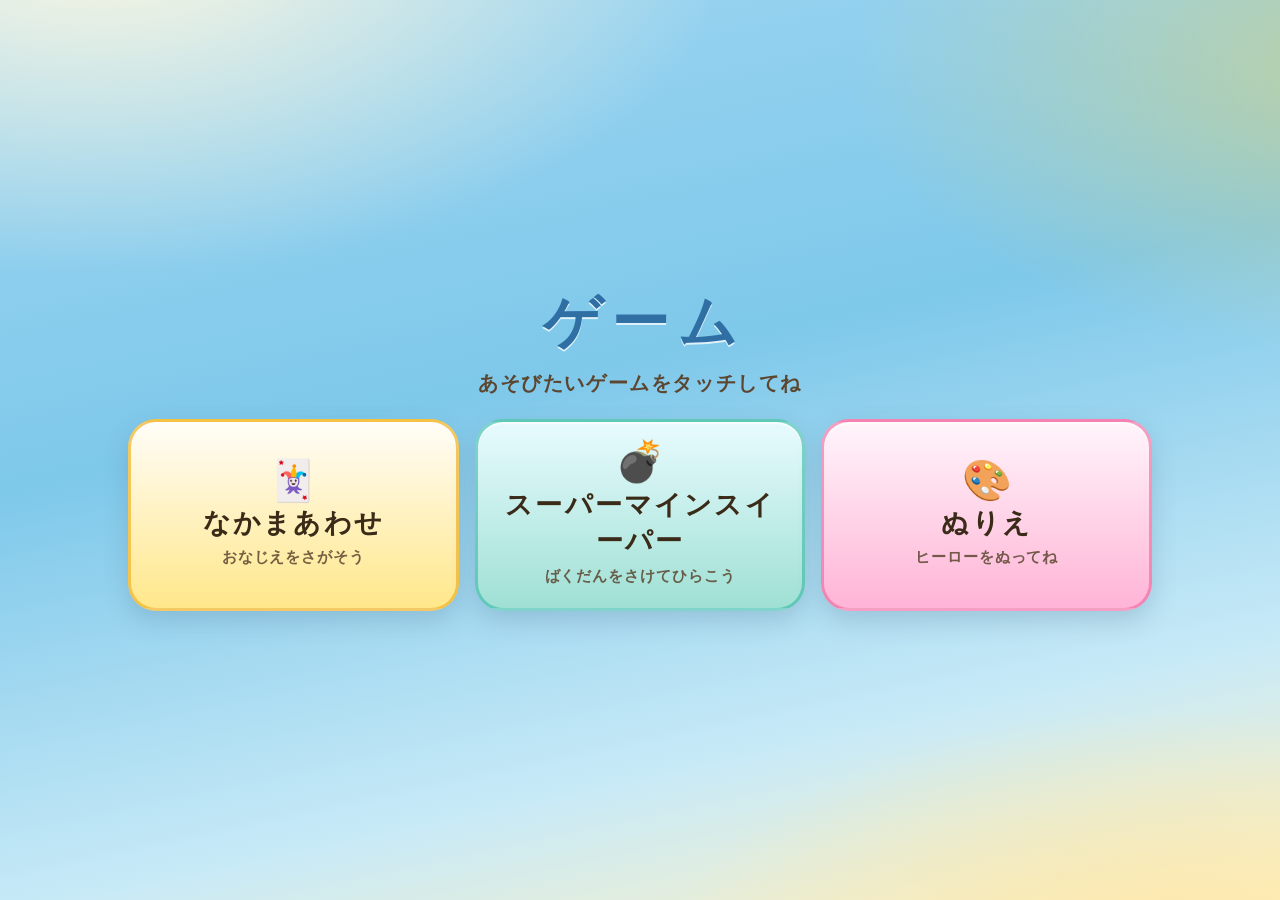
==== index.html @ 52685592 "ヒーローぬりえを追加する" ====
<!DOCTYPE html>
<html lang="ja">
<head>
  <meta charset="UTF-8">
  <meta name="viewport" content="width=device-width, initial-scale=1, viewport-fit=cover">
  <meta name="theme-color" content="#7ec8ea">
  <meta name="apple-mobile-web-app-capable" content="yes">
  <meta name="apple-mobile-web-app-status-bar-style" content="default">
  <title>ゲーム</title>
  <link rel="stylesheet" href="hub.css">
</head>
<body>
  <main class="hub">
    <h1 class="hub-title">ゲーム</h1>
    <p class="hub-lead">あそびたいゲームをタッチしてね</p>
    <nav class="hub-cards" aria-label="ゲーム">
      <a class="card card-awase" href="/awase/">
        <span class="card-emoji" aria-hidden="true">🃏</span>
        <span class="card-name">なかまあわせ</span>
        <span class="card-hint">おなじえをさがそう</span>
      </a>
      <a class="card card-mine" href="/minesweeper/">
        <span class="card-emoji" aria-hidden="true">💣</span>
        <span class="card-name">スーパーマインスイーパー</span>
        <span class="card-hint">ばくだんをさけてひらこう</span>
      </a>
      <a class="card card-nurie" href="/nurie/">
        <span class="card-emoji" aria-hidden="true">🎨</span>
        <span class="card-name">ぬりえ</span>
        <span class="card-hint">ヒーローをぬってね</span>
      </a>
    </nav>
  </main>
</body>
</html>
---- hub.css ----
/* ゲーム入り口 — bright kids hub */

:root {
  --sky: #7ec8ea;
  --cream: #fff6e4;
  --yellow: #ffd54a;
  --ink: #3a2a18;
  --title: #2f6fa3;
}

*,
*::before,
*::after {
  box-sizing: border-box;
}

html,
body {
  margin: 0;
  min-height: 100%;
}

body {
  min-height: 100dvh;
  font-family: "Hiragino Maru Gothic ProN", "Yu Gothic", "YuGothic",
    "Hiragino Sans", "Hiragino Kaku Gothic ProN", "Meiryo", "Noto Sans JP",
    sans-serif;
  color: var(--ink);
  -webkit-font-smoothing: antialiased;
  -webkit-tap-highlight-color: transparent;
  background-image:
    radial-gradient(ellipse 90% 70% at 8% -8%, #fff8e0 0%, transparent 55%),
    radial-gradient(ellipse 80% 60% at 108% 8%, rgba(255, 213, 74, 0.45) 0%, transparent 52%),
    radial-gradient(ellipse 70% 50% at 92% 108%, #fde7a8 0%, transparent 58%),
    linear-gradient(168deg, #9fd6f2 0%, #7ec8ea 42%, #c8eaf7 78%, #fff1c4 100%);
}

.hub {
  display: flex;
  flex-direction: column;
  align-items: center;
  justify-content: center;
  min-height: 100dvh;
  padding:
    max(1.4rem, env(safe-area-inset-top))
    max(1rem, env(safe-area-inset-right))
    max(1.6rem, env(safe-area-inset-bottom))
    max(1rem, env(safe-area-inset-left));
}

.hub-title {
  margin: 0;
  font-size: clamp(2.4rem, 10vw, 3.6rem);
  font-weight: 800;
  letter-spacing: 0.16em;
  text-indent: 0.16em;
  color: var(--title);
  text-shadow: 0 2px 0 rgba(255, 255, 255, 0.75);
}

.hub-lead {
  margin: 0.45rem 0 1.4rem;
  font-size: clamp(1rem, 3.6vw, 1.25rem);
  font-weight: 700;
  letter-spacing: 0.08em;
  color: #5c4630;
}

.hub-cards {
  display: grid;
  grid-template-columns: 1fr;
  gap: 1rem;
  width: min(34rem, 100%);
}

.card {
  display: flex;
  flex-direction: column;
  align-items: center;
  justify-content: center;
  gap: 0.35rem;
  min-height: 9.5rem;
  padding: 1.2rem 1rem 1.35rem;
  border-radius: 28px;
  text-decoration: none;
  color: inherit;
  touch-action: manipulation;
  box-shadow:
    0 2px 0 rgba(255, 255, 255, 0.65) inset,
    0 10px 24px rgba(80, 110, 140, 0.24);
  transition: transform 120ms ease;
}

.card:active {
  transform: translateY(2px);
}

.card-awase {
  background: linear-gradient(180deg, #fffdf8, #ffe78a);
  border: 3px solid rgba(240, 180, 41, 0.7);
}

.card-mine {
  background: linear-gradient(180deg, #e8fbff, #9fe0d4);
  border: 3px solid rgba(45, 180, 160, 0.55);
}

.card-nurie {
  background: linear-gradient(180deg, #fff5fb, #ffb4d6);
  border: 3px solid rgba(235, 90, 150, 0.55);
}

.card-emoji {
  font-size: 2.5rem;
  line-height: 1;
}

.card-name {
  font-size: clamp(1.25rem, 4.6vw, 1.7rem);
  font-weight: 800;
  letter-spacing: 0.08em;
  text-align: center;
  line-height: 1.35;
}

.card-hint {
  font-size: 0.95rem;
  font-weight: 700;
  letter-spacing: 0.06em;
  color: #5c4630;
  opacity: 0.85;
}

@media (min-width: 640px) {
  .hub-cards {
    grid-template-columns: 1fr 1fr;
    width: min(44rem, 100%);
  }

  .card {
    min-height: 12rem;
  }
}

@media (min-width: 960px) {
  .hub-cards {
    grid-template-columns: 1fr 1fr 1fr;
    width: min(64rem, 100%);
  }
}
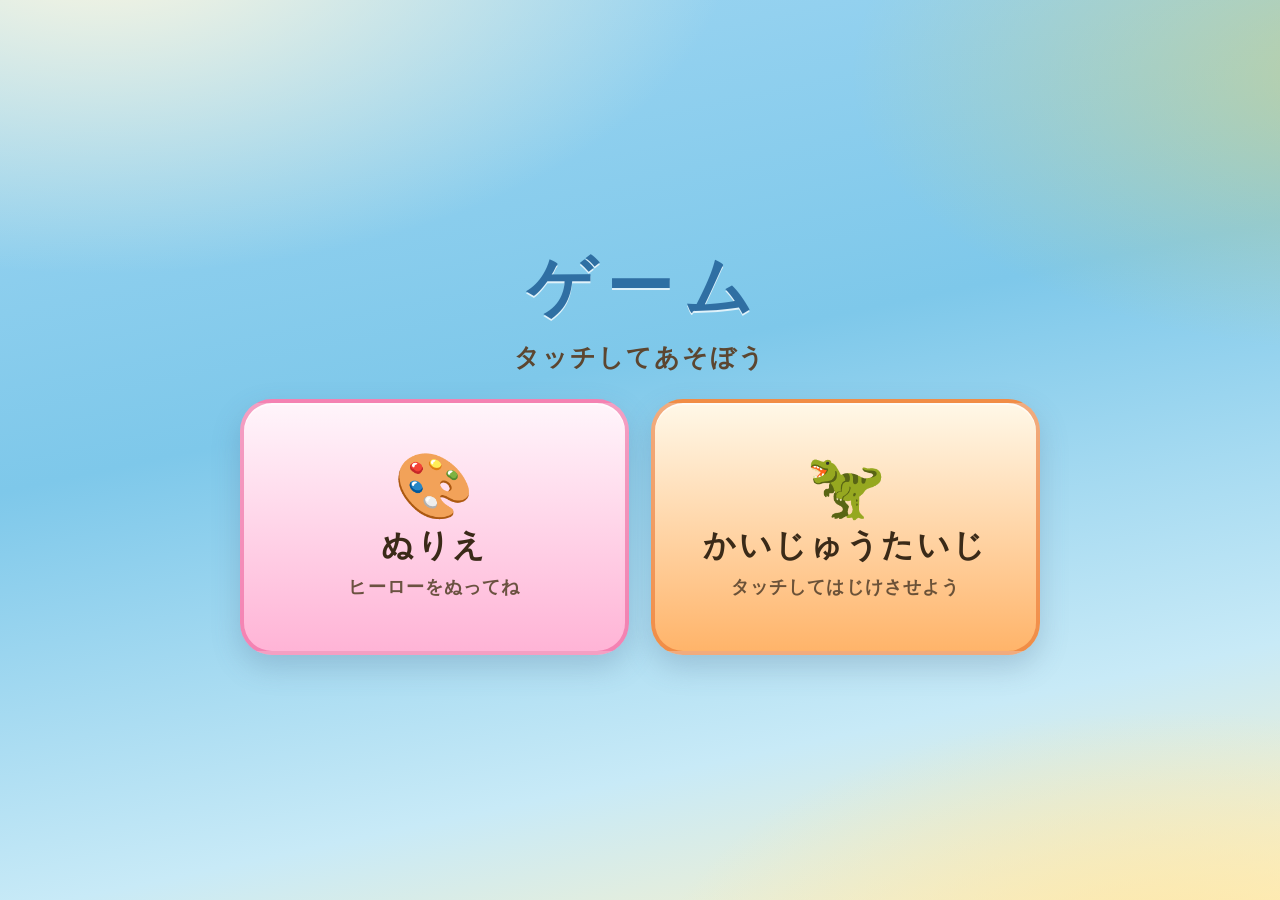
==== commit d756663d: "5歳向けの怪獣たいじを追加する" ====
--- a/index.html
+++ b/index.html
@@ -12,23 +12,18 @@
 <body>
   <main class="hub">
     <h1 class="hub-title">ゲーム</h1>
-    <p class="hub-lead">あそびたいゲームをタッチしてね</p>
+    <p class="hub-lead">タッチしてあそぼう</p>
     <nav class="hub-cards" aria-label="ゲーム">
-      <a class="card card-awase" href="/awase/">
-        <span class="card-emoji" aria-hidden="true">🃏</span>
-        <span class="card-name">なかまあわせ</span>
-        <span class="card-hint">おなじえをさがそう</span>
-      </a>
-      <a class="card card-mine" href="/minesweeper/">
-        <span class="card-emoji" aria-hidden="true">💣</span>
-        <span class="card-name">スーパーマインスイーパー</span>
-        <span class="card-hint">ばくだんをさけてひらこう</span>
-      </a>
       <a class="card card-nurie" href="/nurie/">
         <span class="card-emoji" aria-hidden="true">🎨</span>
         <span class="card-name">ぬりえ</span>
         <span class="card-hint">ヒーローをぬってね</span>
       </a>
+      <a class="card card-tataki" href="/tataki/">
+        <span class="card-emoji" aria-hidden="true">🦖</span>
+        <span class="card-name">かいじゅうたいじ</span>
+        <span class="card-hint">タッチしてはじけさせよう</span>
+      </a>
     </nav>
   </main>
 </body>
--- a/hub.css
+++ b/hub.css
@@ -50,7 +50,7 @@
 
 .hub-title {
   margin: 0;
-  font-size: clamp(2.4rem, 10vw, 3.6rem);
+  font-size: clamp(2.6rem, 12vw, 4.2rem);
   font-weight: 800;
   letter-spacing: 0.16em;
   text-indent: 0.16em;
@@ -59,8 +59,8 @@
 }
 
 .hub-lead {
-  margin: 0.45rem 0 1.4rem;
-  font-size: clamp(1rem, 3.6vw, 1.25rem);
+  margin: 0.5rem 0 1.6rem;
+  font-size: clamp(1.15rem, 4.2vw, 1.55rem);
   font-weight: 700;
   letter-spacing: 0.08em;
   color: #5c4630;
@@ -69,8 +69,8 @@
 .hub-cards {
   display: grid;
   grid-template-columns: 1fr;
-  gap: 1rem;
-  width: min(34rem, 100%);
+  gap: 1.15rem;
+  width: min(36rem, 100%);
 }
 
 .card {
@@ -78,45 +78,40 @@
   flex-direction: column;
   align-items: center;
   justify-content: center;
-  gap: 0.35rem;
-  min-height: 9.5rem;
-  padding: 1.2rem 1rem 1.35rem;
-  border-radius: 28px;
+  gap: 0.4rem;
+  min-height: 11.5rem;
+  padding: 1.4rem 1rem 1.5rem;
+  border-radius: 32px;
   text-decoration: none;
   color: inherit;
   touch-action: manipulation;
   box-shadow:
     0 2px 0 rgba(255, 255, 255, 0.65) inset,
-    0 10px 24px rgba(80, 110, 140, 0.24);
+    0 12px 28px rgba(80, 110, 140, 0.26);
   transition: transform 120ms ease;
 }
 
 .card:active {
-  transform: translateY(2px);
-}
-
-.card-awase {
-  background: linear-gradient(180deg, #fffdf8, #ffe78a);
-  border: 3px solid rgba(240, 180, 41, 0.7);
-}
-
-.card-mine {
-  background: linear-gradient(180deg, #e8fbff, #9fe0d4);
-  border: 3px solid rgba(45, 180, 160, 0.55);
+  transform: translateY(3px);
 }
 
 .card-nurie {
   background: linear-gradient(180deg, #fff5fb, #ffb4d6);
-  border: 3px solid rgba(235, 90, 150, 0.55);
+  border: 4px solid rgba(235, 90, 150, 0.55);
+}
+
+.card-tataki {
+  background: linear-gradient(180deg, #fff8e8, #ffb46a);
+  border: 4px solid rgba(230, 110, 40, 0.55);
 }
 
 .card-emoji {
-  font-size: 2.5rem;
+  font-size: 3.2rem;
   line-height: 1;
 }
 
 .card-name {
-  font-size: clamp(1.25rem, 4.6vw, 1.7rem);
+  font-size: clamp(1.45rem, 5.4vw, 2rem);
   font-weight: 800;
   letter-spacing: 0.08em;
   text-align: center;
@@ -124,27 +119,25 @@
 }
 
 .card-hint {
-  font-size: 0.95rem;
+  font-size: clamp(1rem, 3.2vw, 1.15rem);
   font-weight: 700;
   letter-spacing: 0.06em;
   color: #5c4630;
-  opacity: 0.85;
+  opacity: 0.9;
 }
 
 @media (min-width: 640px) {
   .hub-cards {
     grid-template-columns: 1fr 1fr;
-    width: min(44rem, 100%);
+    width: min(50rem, 100%);
+    gap: 1.4rem;
   }
 
   .card {
-    min-height: 12rem;
+    min-height: 16rem;
+  }
+
+  .card-emoji {
+    font-size: 4rem;
   }
 }
-
-@media (min-width: 960px) {
-  .hub-cards {
-    grid-template-columns: 1fr 1fr 1fr;
-    width: min(64rem, 100%);
-  }
-}
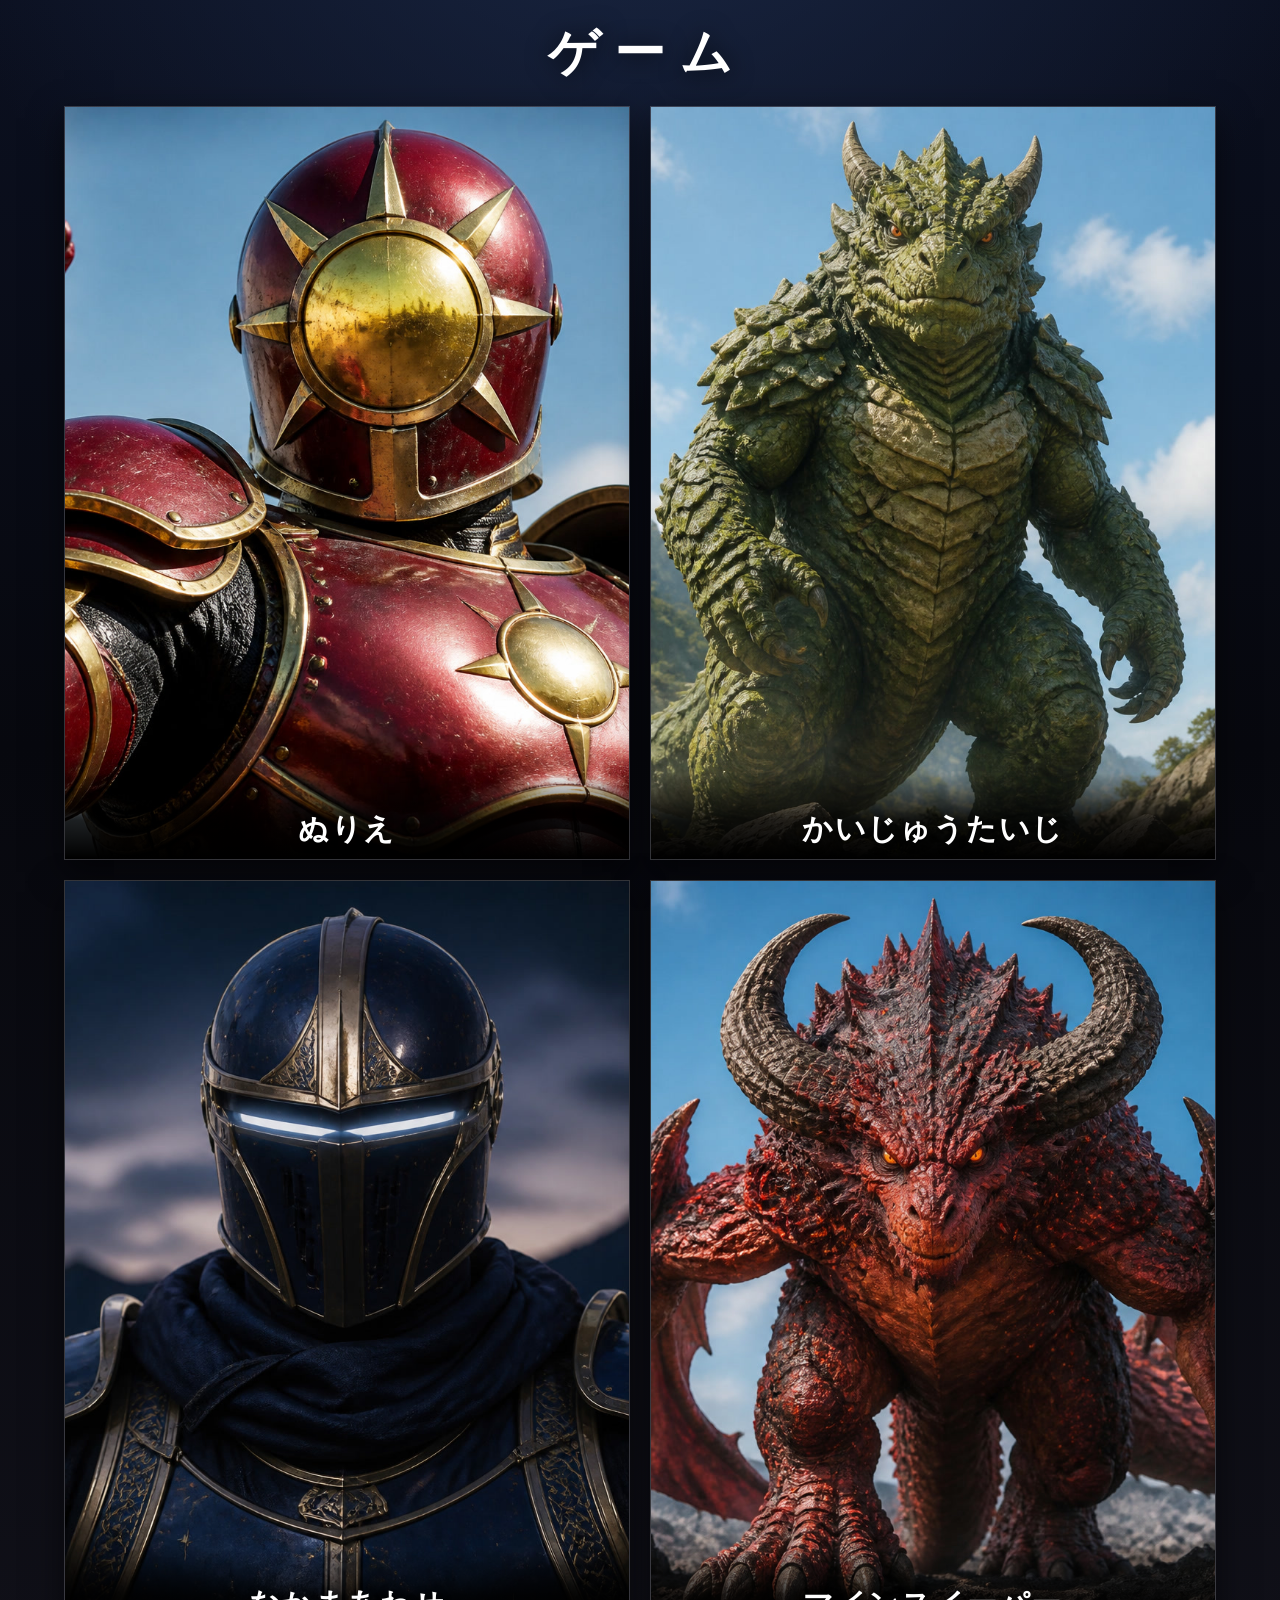
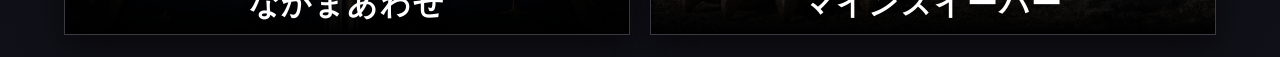
==== commit 651c3ab8: "入り口をポスターにして4ゲーム出す" ====
--- a/index.html
+++ b/index.html
@@ -3,26 +3,31 @@
 <head>
   <meta charset="UTF-8">
   <meta name="viewport" content="width=device-width, initial-scale=1, viewport-fit=cover">
-  <meta name="theme-color" content="#7ec8ea">
+  <meta name="theme-color" content="#07080e">
   <meta name="apple-mobile-web-app-capable" content="yes">
-  <meta name="apple-mobile-web-app-status-bar-style" content="default">
+  <meta name="apple-mobile-web-app-status-bar-style" content="black">
   <title>ゲーム</title>
   <link rel="stylesheet" href="hub.css">
 </head>
 <body>
   <main class="hub">
     <h1 class="hub-title">ゲーム</h1>
-    <p class="hub-lead">タッチしてあそぼう</p>
     <nav class="hub-cards" aria-label="ゲーム">
-      <a class="card card-nurie" href="/nurie/">
-        <span class="card-emoji" aria-hidden="true">🎨</span>
-        <span class="card-name">ぬりえ</span>
-        <span class="card-hint">ヒーローをぬってね</span>
+      <a class="poster" href="nurie/">
+        <img src="hub/nurie.jpg" alt="">
+        <span class="poster-name">ぬりえ</span>
       </a>
-      <a class="card card-tataki" href="/tataki/">
-        <span class="card-emoji" aria-hidden="true">🦖</span>
-        <span class="card-name">かいじゅうたいじ</span>
-        <span class="card-hint">タッチしてはじけさせよう</span>
+      <a class="poster" href="tataki/">
+        <img src="hub/tataki.jpg" alt="">
+        <span class="poster-name">かいじゅうたいじ</span>
+      </a>
+      <a class="poster" href="awase/">
+        <img src="hub/awase.jpg" alt="">
+        <span class="poster-name">なかまあわせ</span>
+      </a>
+      <a class="poster" href="minesweeper/">
+        <img src="hub/minesweeper.jpg" alt="">
+        <span class="poster-name">マインスイーパー</span>
       </a>
     </nav>
   </main>
--- a/hub.css
+++ b/hub.css
@@ -1,12 +1,4 @@
-/* ゲーム入り口 — bright kids hub */
-
-:root {
-  --sky: #7ec8ea;
-  --cream: #fff6e4;
-  --yellow: #ffd54a;
-  --ink: #3a2a18;
-  --title: #2f6fa3;
-}
+/* ゲーム入り口 — movie posters, dark sky, no emoji */
 
 *,
 *::before,
@@ -22,17 +14,20 @@
 
 body {
   min-height: 100dvh;
-  font-family: "Hiragino Maru Gothic ProN", "Yu Gothic", "YuGothic",
-    "Hiragino Sans", "Hiragino Kaku Gothic ProN", "Meiryo", "Noto Sans JP",
-    sans-serif;
-  color: var(--ink);
+  font-family: "Hiragino Sans", "Hiragino Kaku Gothic ProN", "Yu Gothic",
+    "YuGothic", "Meiryo", "Noto Sans JP", sans-serif;
+  color: #fff;
   -webkit-font-smoothing: antialiased;
   -webkit-tap-highlight-color: transparent;
+  background-color: #07080e;
   background-image:
-    radial-gradient(ellipse 90% 70% at 8% -8%, #fff8e0 0%, transparent 55%),
-    radial-gradient(ellipse 80% 60% at 108% 8%, rgba(255, 213, 74, 0.45) 0%, transparent 52%),
-    radial-gradient(ellipse 70% 50% at 92% 108%, #fde7a8 0%, transparent 58%),
-    linear-gradient(168deg, #9fd6f2 0%, #7ec8ea 42%, #c8eaf7 78%, #fff1c4 100%);
+    radial-gradient(1.5px 1.5px at 12% 18%, rgba(255, 255, 255, 0.55) 50%, transparent 51%),
+    radial-gradient(1px 1px at 28% 42%, rgba(255, 255, 255, 0.35) 50%, transparent 51%),
+    radial-gradient(1.5px 1.5px at 73% 22%, rgba(255, 255, 255, 0.45) 50%, transparent 51%),
+    radial-gradient(1px 1px at 88% 58%, rgba(255, 255, 255, 0.3) 50%, transparent 51%),
+    radial-gradient(1px 1px at 46% 12%, rgba(255, 255, 255, 0.4) 50%, transparent 51%),
+    radial-gradient(ellipse 80% 50% at 50% -10%, #1a2744 0%, transparent 70%),
+    linear-gradient(180deg, #0b1020 0%, #07080e 45%, #101018 100%);
 }
 
 .hub {
@@ -42,102 +37,81 @@
   justify-content: center;
   min-height: 100dvh;
   padding:
-    max(1.4rem, env(safe-area-inset-top))
+    max(1.2rem, env(safe-area-inset-top))
     max(1rem, env(safe-area-inset-right))
-    max(1.6rem, env(safe-area-inset-bottom))
+    max(1.4rem, env(safe-area-inset-bottom))
     max(1rem, env(safe-area-inset-left));
+  gap: 1.1rem;
 }
 
 .hub-title {
   margin: 0;
-  font-size: clamp(2.6rem, 12vw, 4.2rem);
+  font-size: clamp(2rem, 6vw, 3.2rem);
   font-weight: 800;
-  letter-spacing: 0.16em;
-  text-indent: 0.16em;
-  color: var(--title);
-  text-shadow: 0 2px 0 rgba(255, 255, 255, 0.75);
-}
-
-.hub-lead {
-  margin: 0.5rem 0 1.6rem;
-  font-size: clamp(1.15rem, 4.2vw, 1.55rem);
-  font-weight: 700;
-  letter-spacing: 0.08em;
-  color: #5c4630;
+  letter-spacing: 0.28em;
+  text-indent: 0.28em;
+  color: #fff;
+  text-shadow: 0 2px 24px rgba(0, 0, 0, 0.8);
 }
 
 .hub-cards {
   display: grid;
-  grid-template-columns: 1fr;
-  gap: 1.15rem;
-  width: min(36rem, 100%);
+  grid-template-columns: 1fr 1fr;
+  gap: 0.85rem;
+  width: min(72rem, 100%);
 }
 
-.card {
-  display: flex;
-  flex-direction: column;
-  align-items: center;
-  justify-content: center;
-  gap: 0.4rem;
-  min-height: 11.5rem;
-  padding: 1.4rem 1rem 1.5rem;
-  border-radius: 32px;
+.poster {
+  position: relative;
+  display: block;
+  aspect-ratio: 3 / 4;
+  min-height: 11rem;
+  overflow: hidden;
+  border: 1px solid rgba(255, 255, 255, 0.18);
+  box-shadow:
+    0 12px 32px rgba(0, 0, 0, 0.55),
+    0 0 0 1px rgba(0, 0, 0, 0.4) inset;
   text-decoration: none;
-  color: inherit;
+  color: #fff;
   touch-action: manipulation;
-  box-shadow:
-    0 2px 0 rgba(255, 255, 255, 0.65) inset,
-    0 12px 28px rgba(80, 110, 140, 0.26);
-  transition: transform 120ms ease;
 }
 
-.card:active {
-  transform: translateY(3px);
+.poster img {
+  position: absolute;
+  inset: 0;
+  width: 100%;
+  height: 100%;
+  object-fit: cover;
+  object-position: center;
+  pointer-events: none;
 }
 
-.card-nurie {
-  background: linear-gradient(180deg, #fff5fb, #ffb4d6);
-  border: 4px solid rgba(235, 90, 150, 0.55);
+.poster-name {
+  position: absolute;
+  left: 0;
+  right: 0;
+  bottom: 0;
+  z-index: 1;
+  padding: 2.4rem 0.55rem 0.7rem;
+  background: linear-gradient(180deg, transparent 0%, rgba(0, 0, 0, 0.82) 55%, #000 100%);
+  font-size: clamp(1.15rem, 3.4vw, 1.85rem);
+  font-weight: 800;
+  letter-spacing: 0.06em;
+  text-align: center;
+  line-height: 1.25;
+  text-shadow: 0 2px 8px rgba(0, 0, 0, 0.9);
 }
 
-.card-tataki {
-  background: linear-gradient(180deg, #fff8e8, #ffb46a);
-  border: 4px solid rgba(230, 110, 40, 0.55);
+.poster:active {
+  transform: scale(0.985);
 }
 
-.card-emoji {
-  font-size: 3.2rem;
-  line-height: 1;
-}
-
-.card-name {
-  font-size: clamp(1.45rem, 5.4vw, 2rem);
-  font-weight: 800;
-  letter-spacing: 0.08em;
-  text-align: center;
-  line-height: 1.35;
-}
-
-.card-hint {
-  font-size: clamp(1rem, 3.2vw, 1.15rem);
-  font-weight: 700;
-  letter-spacing: 0.06em;
-  color: #5c4630;
-  opacity: 0.9;
-}
-
-@media (min-width: 640px) {
+@media (min-width: 900px) {
   .hub-cards {
-    grid-template-columns: 1fr 1fr;
-    width: min(50rem, 100%);
-    gap: 1.4rem;
+    gap: 1.25rem;
   }
 
-  .card {
-    min-height: 16rem;
-  }
-
-  .card-emoji {
-    font-size: 4rem;
+  .poster {
+    min-height: 18rem;
   }
 }
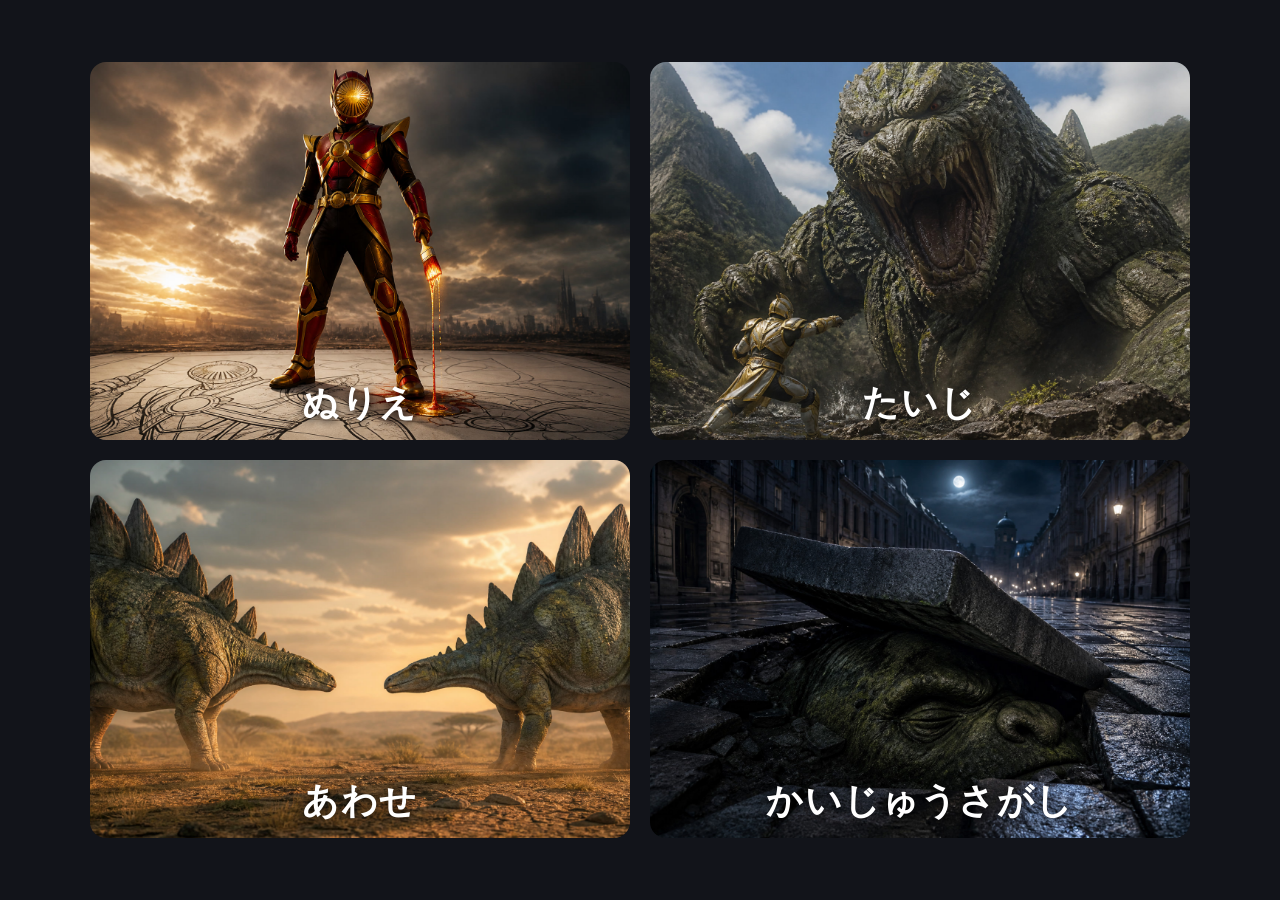
==== commit 6444e6f1: "入り口ポスターをデザインの絵に差し替える" ====
--- a/index.html
+++ b/index.html
@@ -3,7 +3,7 @@
 <head>
   <meta charset="UTF-8">
   <meta name="viewport" content="width=device-width, initial-scale=1, viewport-fit=cover">
-  <meta name="theme-color" content="#07080e">
+  <meta name="theme-color" content="#12141a">
   <meta name="apple-mobile-web-app-capable" content="yes">
   <meta name="apple-mobile-web-app-status-bar-style" content="black">
   <title>ゲーム</title>
@@ -11,7 +11,6 @@
 </head>
 <body>
   <main class="hub">
-    <h1 class="hub-title">ゲーム</h1>
     <nav class="hub-cards" aria-label="ゲーム">
       <a class="poster" href="nurie/">
         <img src="hub/nurie.jpg" alt="">
@@ -19,15 +18,15 @@
       </a>
       <a class="poster" href="tataki/">
         <img src="hub/tataki.jpg" alt="">
-        <span class="poster-name">かいじゅうたいじ</span>
+        <span class="poster-name">たいじ</span>
       </a>
       <a class="poster" href="awase/">
         <img src="hub/awase.jpg" alt="">
-        <span class="poster-name">なかまあわせ</span>
+        <span class="poster-name">あわせ</span>
       </a>
       <a class="poster" href="minesweeper/">
         <img src="hub/minesweeper.jpg" alt="">
-        <span class="poster-name">マインスイーパー</span>
+        <span class="poster-name">かいじゅうさがし</span>
       </a>
     </nav>
   </main>
--- a/hub.css
+++ b/hub.css
@@ -1,5 +1,3 @@
-/* ゲーム入り口 — movie posters, dark sky, no emoji */
-
 *,
 *::before,
 *::after {
@@ -19,58 +17,35 @@
   color: #fff;
   -webkit-font-smoothing: antialiased;
   -webkit-tap-highlight-color: transparent;
-  background-color: #07080e;
-  background-image:
-    radial-gradient(1.5px 1.5px at 12% 18%, rgba(255, 255, 255, 0.55) 50%, transparent 51%),
-    radial-gradient(1px 1px at 28% 42%, rgba(255, 255, 255, 0.35) 50%, transparent 51%),
-    radial-gradient(1.5px 1.5px at 73% 22%, rgba(255, 255, 255, 0.45) 50%, transparent 51%),
-    radial-gradient(1px 1px at 88% 58%, rgba(255, 255, 255, 0.3) 50%, transparent 51%),
-    radial-gradient(1px 1px at 46% 12%, rgba(255, 255, 255, 0.4) 50%, transparent 51%),
-    radial-gradient(ellipse 80% 50% at 50% -10%, #1a2744 0%, transparent 70%),
-    linear-gradient(180deg, #0b1020 0%, #07080e 45%, #101018 100%);
+  background: #12141a;
 }
 
 .hub {
   display: flex;
-  flex-direction: column;
   align-items: center;
   justify-content: center;
   min-height: 100dvh;
-  padding:
-    max(1.2rem, env(safe-area-inset-top))
-    max(1rem, env(safe-area-inset-right))
-    max(1.4rem, env(safe-area-inset-bottom))
-    max(1rem, env(safe-area-inset-left));
-  gap: 1.1rem;
-}
-
-.hub-title {
-  margin: 0;
-  font-size: clamp(2rem, 6vw, 3.2rem);
-  font-weight: 800;
-  letter-spacing: 0.28em;
-  text-indent: 0.28em;
-  color: #fff;
-  text-shadow: 0 2px 24px rgba(0, 0, 0, 0.8);
+  padding: 24px;
+  padding-top: max(24px, env(safe-area-inset-top));
+  padding-right: max(24px, env(safe-area-inset-right));
+  padding-bottom: max(24px, env(safe-area-inset-bottom));
+  padding-left: max(24px, env(safe-area-inset-left));
 }
 
 .hub-cards {
   display: grid;
   grid-template-columns: 1fr 1fr;
-  gap: 0.85rem;
-  width: min(72rem, 100%);
+  gap: 20px;
+  width: 100%;
+  max-width: 1100px;
 }
 
 .poster {
   position: relative;
   display: block;
-  aspect-ratio: 3 / 4;
-  min-height: 11rem;
+  height: max(42vh, 280px);
   overflow: hidden;
-  border: 1px solid rgba(255, 255, 255, 0.18);
-  box-shadow:
-    0 12px 32px rgba(0, 0, 0, 0.55),
-    0 0 0 1px rgba(0, 0, 0, 0.4) inset;
+  border-radius: 16px;
   text-decoration: none;
   color: #fff;
   touch-action: manipulation;
@@ -90,28 +65,18 @@
   position: absolute;
   left: 0;
   right: 0;
-  bottom: 0;
+  bottom: 16px;
   z-index: 1;
-  padding: 2.4rem 0.55rem 0.7rem;
-  background: linear-gradient(180deg, transparent 0%, rgba(0, 0, 0, 0.82) 55%, #000 100%);
-  font-size: clamp(1.15rem, 3.4vw, 1.85rem);
+  padding: 0 12px;
+  font-size: 36px;
   font-weight: 800;
-  letter-spacing: 0.06em;
+  letter-spacing: 0.04em;
   text-align: center;
-  line-height: 1.25;
-  text-shadow: 0 2px 8px rgba(0, 0, 0, 0.9);
+  line-height: 1.2;
+  color: #fff;
+  text-shadow: 0 2px 10px rgba(0, 0, 0, 0.9);
 }
 
 .poster:active {
-  transform: scale(0.985);
+  transform: scale(0.99);
 }
-
-@media (min-width: 900px) {
-  .hub-cards {
-    gap: 1.25rem;
-  }
-
-  .poster {
-    min-height: 18rem;
-  }
-}
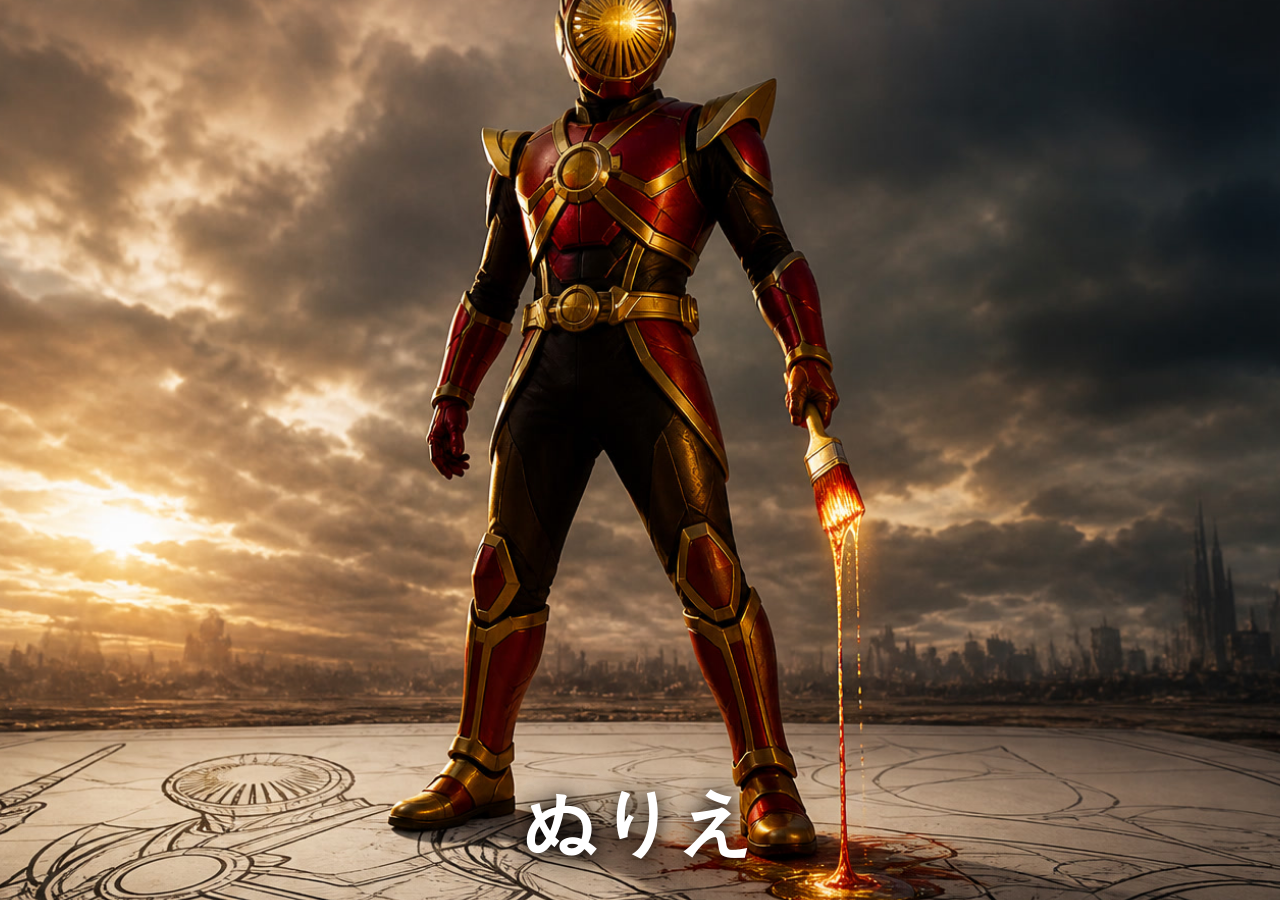
==== commit 2307391e: "入り口を一画面一ゲームのスライドにする" ====
--- a/index.html
+++ b/index.html
@@ -10,25 +10,42 @@
   <link rel="stylesheet" href="hub.css">
 </head>
 <body>
-  <main class="hub">
-    <nav class="hub-cards" aria-label="ゲーム">
-      <a class="poster" href="nurie/">
-        <img src="hub/nurie.jpg" alt="">
-        <span class="poster-name">ぬりえ</span>
-      </a>
-      <a class="poster" href="tataki/">
-        <img src="hub/tataki.jpg" alt="">
-        <span class="poster-name">たいじ</span>
-      </a>
-      <a class="poster" href="awase/">
-        <img src="hub/awase.jpg" alt="">
-        <span class="poster-name">あわせ</span>
-      </a>
-      <a class="poster" href="minesweeper/">
-        <img src="hub/minesweeper.jpg" alt="">
-        <span class="poster-name">かいじゅうさがし</span>
-      </a>
-    </nav>
+  <main class="hub" id="hub" aria-label="ゲーム">
+    <a class="slide" href="nurie/">
+      <img src="hub/nurie.jpg" alt="">
+      <span class="slide-name">ぬりえ</span>
+    </a>
+    <a class="slide" href="tataki/">
+      <img src="hub/tataki.jpg" alt="">
+      <span class="slide-name">たいじ</span>
+    </a>
+    <a class="slide" href="awase/">
+      <img src="hub/awase.jpg" alt="">
+      <span class="slide-name">あわせ</span>
+    </a>
+    <a class="slide" href="minesweeper/">
+      <img src="hub/minesweeper.jpg" alt="">
+      <span class="slide-name">かいじゅうさがし</span>
+    </a>
   </main>
+  <script>
+    (function () {
+      var hub = document.getElementById("hub");
+      var first = hub.querySelector(".slide");
+      if (!first) return;
+      var clone = first.cloneNode(true);
+      clone.setAttribute("data-clone", "1");
+      hub.appendChild(clone);
+      function onSnap() {
+        var last = hub.children[hub.children.length - 1];
+        if (!last || last.getAttribute("data-clone") !== "1") return;
+        var top = last.offsetTop;
+        if (Math.abs(hub.scrollTop - top) < 8) {
+          hub.scrollTop = 0;
+        }
+      }
+      hub.addEventListener("scrollend", onSnap);
+    })();
+  </script>
 </body>
 </html>
--- a/hub.css
+++ b/hub.css
@@ -1,82 +1,73 @@
 *,
 *::before,
-*::after {
-  box-sizing: border-box;
-}
+*::after { box-sizing: border-box; }
 
-html,
-body {
+html, body {
   margin: 0;
-  min-height: 100%;
+  width: 100%;
+  height: 100%;
+  height: 100dvh;
+  overflow: hidden;
+  background: #12141a;
 }
 
 body {
-  min-height: 100dvh;
   font-family: "Hiragino Sans", "Hiragino Kaku Gothic ProN", "Yu Gothic",
     "YuGothic", "Meiryo", "Noto Sans JP", sans-serif;
   color: #fff;
   -webkit-font-smoothing: antialiased;
   -webkit-tap-highlight-color: transparent;
-  background: #12141a;
 }
 
 .hub {
-  display: flex;
-  align-items: center;
-  justify-content: center;
-  min-height: 100dvh;
-  padding: 24px;
-  padding-top: max(24px, env(safe-area-inset-top));
-  padding-right: max(24px, env(safe-area-inset-right));
-  padding-bottom: max(24px, env(safe-area-inset-bottom));
-  padding-left: max(24px, env(safe-area-inset-left));
+  height: 100dvh;
+  overflow-x: hidden;
+  overflow-y: auto;
+  scroll-snap-type: y mandatory;
+  scroll-behavior: smooth;
+  -webkit-overflow-scrolling: touch;
 }
 
-.hub-cards {
-  display: grid;
-  grid-template-columns: 1fr 1fr;
-  gap: 20px;
+.slide {
+  position: relative;
+  display: block;
   width: 100%;
-  max-width: 1100px;
+  height: 100dvh;
+  scroll-snap-align: start;
+  scroll-snap-stop: always;
+  overflow: hidden;
+  text-decoration: none;
+  color: #fff;
 }
 
-.poster {
-  position: relative;
-  display: block;
-  height: max(42vh, 280px);
-  overflow: hidden;
-  border-radius: 16px;
-  text-decoration: none;
-  color: #fff;
-  touch-action: manipulation;
-}
-
-.poster img {
+.slide img {
   position: absolute;
-  inset: 0;
-  width: 100%;
-  height: 100%;
+  inset: -8%;
+  width: 116%;
+  height: 116%;
   object-fit: cover;
   object-position: center;
   pointer-events: none;
+  animation: ken 18s ease-in-out infinite alternate;
 }
 
-.poster-name {
+.slide-name {
   position: absolute;
   left: 0;
   right: 0;
-  bottom: 16px;
+  bottom: max(28px, env(safe-area-inset-bottom));
   z-index: 1;
-  padding: 0 12px;
-  font-size: 36px;
+  padding: 0 20px 8px;
+  font-size: clamp(40px, 8vw, 72px);
   font-weight: 800;
-  letter-spacing: 0.04em;
+  letter-spacing: 0.06em;
   text-align: center;
-  line-height: 1.2;
+  line-height: 1.15;
   color: #fff;
-  text-shadow: 0 2px 10px rgba(0, 0, 0, 0.9);
+  text-shadow: 0 2px 18px #000, 0 0 40px rgba(0,0,0,0.8);
 }
 
-.poster:active {
-  transform: scale(0.99);
+@keyframes ken {
+  from { transform: scale(1) translate3d(0, 0, 0); }
+  to { transform: scale(1.08) translate3d(-2%, 1%, 0); }
 }
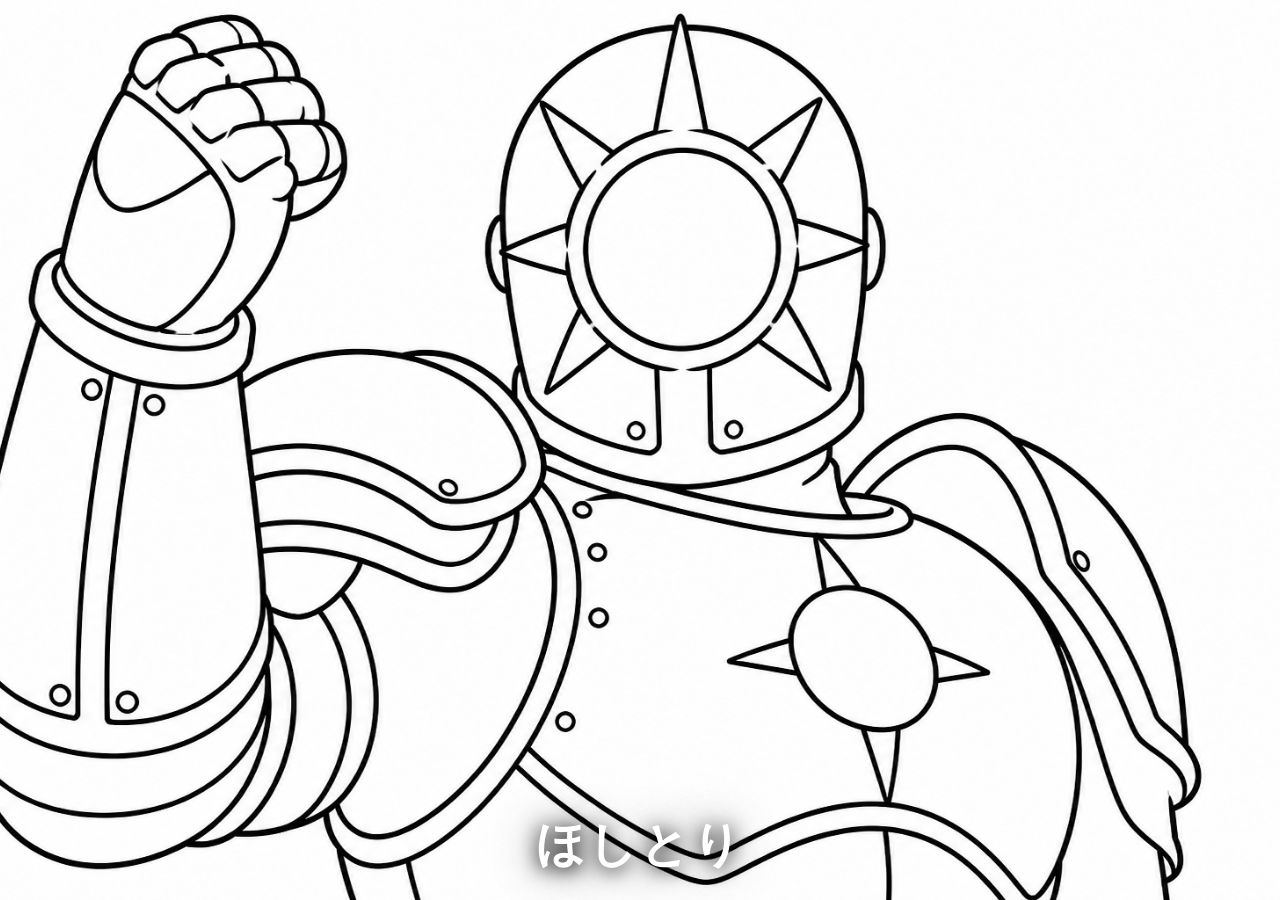
==== commit 213bb6ab: "ほしとりを本編として入れる" ====
--- a/index.html
+++ b/index.html
@@ -11,6 +11,10 @@
 </head>
 <body>
   <main class="hub" id="hub" aria-label="ゲーム">
+    <a class="slide" href="hoshi/">
+      <img src="hub/hoshi.png" alt="">
+      <span class="slide-name">ほしとり</span>
+    </a>
     <a class="slide" href="nurie/">
       <img src="hub/nurie.jpg" alt="">
       <span class="slide-name">ぬりえ</span>
--- a/hub.css
+++ b/hub.css
@@ -20,19 +20,23 @@
 }
 
 .hub {
+  width: 100vw;
   height: 100dvh;
   overflow-x: hidden;
   overflow-y: auto;
   scroll-snap-type: y mandatory;
-  scroll-behavior: smooth;
   -webkit-overflow-scrolling: touch;
 }
 
 .slide {
   position: relative;
   display: block;
-  width: 100%;
+  width: 100vw;
   height: 100dvh;
+  margin: 0;
+  padding: 0;
+  border: 0;
+  border-radius: 0;
   scroll-snap-align: start;
   scroll-snap-stop: always;
   overflow: hidden;
@@ -42,32 +46,33 @@
 
 .slide img {
   position: absolute;
-  inset: -8%;
-  width: 116%;
-  height: 116%;
+  inset: 0;
+  width: 100%;
+  height: 100%;
   object-fit: cover;
-  object-position: center;
+  object-position: center 30%;
   pointer-events: none;
-  animation: ken 18s ease-in-out infinite alternate;
+  animation: ken 8s ease-in-out infinite alternate;
 }
 
 .slide-name {
   position: absolute;
   left: 0;
   right: 0;
-  bottom: max(28px, env(safe-area-inset-bottom));
+  bottom: max(28px, calc(env(safe-area-inset-bottom) + 12px));
   z-index: 1;
-  padding: 0 20px 8px;
-  font-size: clamp(40px, 8vw, 72px);
+  margin: 0;
+  padding: 0 20px;
+  font-size: 48px;
   font-weight: 800;
   letter-spacing: 0.06em;
   text-align: center;
   line-height: 1.15;
   color: #fff;
-  text-shadow: 0 2px 18px #000, 0 0 40px rgba(0,0,0,0.8);
+  text-shadow: 0 2px 18px #000, 0 0 40px rgba(0, 0, 0, 0.8);
 }
 
 @keyframes ken {
-  from { transform: scale(1) translate3d(0, 0, 0); }
-  to { transform: scale(1.08) translate3d(-2%, 1%, 0); }
+  from { transform: scale(1); }
+  to { transform: scale(1.08); }
 }
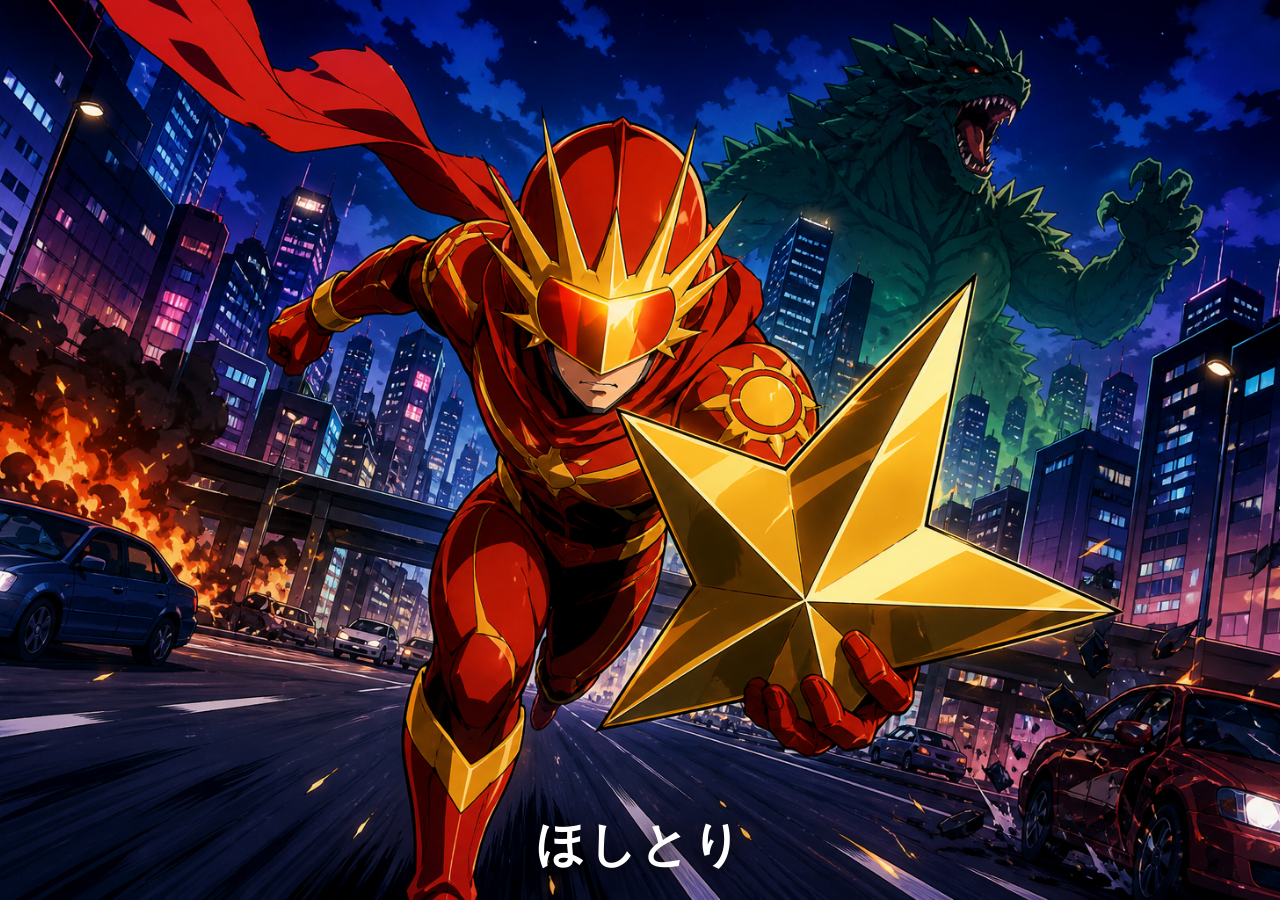
==== commit ebe0d75c: "入り口4枚をアニメ絵にする" ====
--- a/index.html
+++ b/index.html
@@ -16,19 +16,19 @@
       <span class="slide-name">ほしとり</span>
     </a>
     <a class="slide" href="nurie/">
-      <img src="hub/nurie.jpg" alt="">
+      <img src="hub/nurie.png" alt="">
       <span class="slide-name">ぬりえ</span>
     </a>
     <a class="slide" href="tataki/">
-      <img src="hub/tataki.jpg" alt="">
+      <img src="hub/tataki.png" alt="">
       <span class="slide-name">たいじ</span>
     </a>
     <a class="slide" href="awase/">
-      <img src="hub/awase.jpg" alt="">
+      <img src="hub/awase.png" alt="">
       <span class="slide-name">あわせ</span>
     </a>
     <a class="slide" href="minesweeper/">
-      <img src="hub/minesweeper.jpg" alt="">
+      <img src="hub/minesweeper.png" alt="">
       <span class="slide-name">かいじゅうさがし</span>
     </a>
   </main>
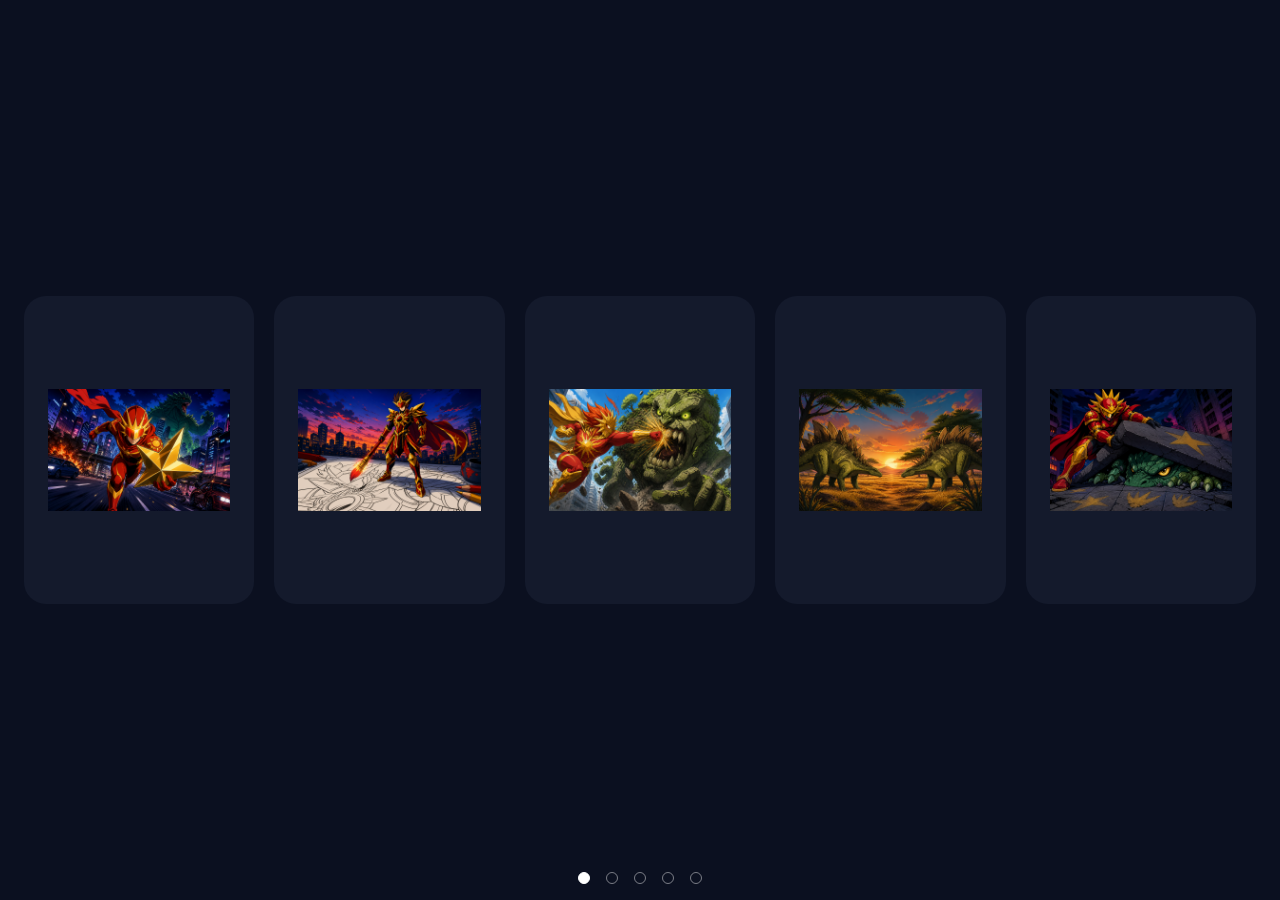
==== commit aecc1005: "入り口をグリッドと横並びに直す" ====
--- a/index.html
+++ b/index.html
@@ -3,53 +3,22 @@
 <head>
   <meta charset="UTF-8">
   <meta name="viewport" content="width=device-width, initial-scale=1, viewport-fit=cover">
-  <meta name="theme-color" content="#12141a">
+  <meta name="theme-color" content="#0b1020">
   <meta name="apple-mobile-web-app-capable" content="yes">
   <meta name="apple-mobile-web-app-status-bar-style" content="black">
   <title>ゲーム</title>
   <link rel="stylesheet" href="hub.css">
 </head>
 <body>
-  <main class="hub" id="hub" aria-label="ゲーム">
-    <a class="slide" href="hoshi/">
-      <img src="hub/hoshi.png" alt="">
-      <span class="slide-name">ほしとり</span>
-    </a>
-    <a class="slide" href="nurie/">
-      <img src="hub/nurie.png" alt="">
-      <span class="slide-name">ぬりえ</span>
-    </a>
-    <a class="slide" href="tataki/">
-      <img src="hub/tataki.png" alt="">
-      <span class="slide-name">たいじ</span>
-    </a>
-    <a class="slide" href="awase/">
-      <img src="hub/awase.png" alt="">
-      <span class="slide-name">あわせ</span>
-    </a>
-    <a class="slide" href="minesweeper/">
-      <img src="hub/minesweeper.png" alt="">
-      <span class="slide-name">かいじゅうさがし</span>
-    </a>
+  <main class="hub" aria-label="ゲーム">
+    <a class="card" href="hoshi/"><img src="hub/hoshi.png" alt="ほしとり"></a>
+    <a class="card" href="nurie/"><img src="hub/nurie.png" alt="ぬりえ"></a>
+    <a class="card" href="tataki/"><img src="hub/tataki.png" alt="たいじ"></a>
+    <a class="card" href="awase/"><img src="hub/awase.png" alt="あわせ"></a>
+    <a class="card" href="minesweeper/"><img src="hub/minesweeper.png" alt="かいじゅうさがし"></a>
   </main>
-  <script>
-    (function () {
-      var hub = document.getElementById("hub");
-      var first = hub.querySelector(".slide");
-      if (!first) return;
-      var clone = first.cloneNode(true);
-      clone.setAttribute("data-clone", "1");
-      hub.appendChild(clone);
-      function onSnap() {
-        var last = hub.children[hub.children.length - 1];
-        if (!last || last.getAttribute("data-clone") !== "1") return;
-        var top = last.offsetTop;
-        if (Math.abs(hub.scrollTop - top) < 8) {
-          hub.scrollTop = 0;
-        }
-      }
-      hub.addEventListener("scrollend", onSnap);
-    })();
-  </script>
+  <div class="dots" aria-hidden="true">
+    <i class="is-on"></i><i></i><i></i><i></i><i></i>
+  </div>
 </body>
 </html>
--- a/hub.css
+++ b/hub.css
@@ -1,17 +1,23 @@
 *,
 *::before,
-*::after { box-sizing: border-box; }
+*::after {
+  box-sizing: border-box;
+}
 
-html, body {
+html,
+body {
   margin: 0;
   width: 100%;
-  height: 100%;
-  height: 100dvh;
-  overflow: hidden;
-  background: #12141a;
+  min-height: 100%;
+  min-height: 100dvh;
+  background: #0b1020;
+  overscroll-behavior: none;
+  overflow-x: hidden;
+  touch-action: pan-y;
 }
 
 body {
+  min-height: 100dvh;
   font-family: "Hiragino Sans", "Hiragino Kaku Gothic ProN", "Yu Gothic",
     "YuGothic", "Meiryo", "Noto Sans JP", sans-serif;
   color: #fff;
@@ -20,59 +26,103 @@
 }
 
 .hub {
-  width: 100vw;
-  height: 100dvh;
-  overflow-x: hidden;
-  overflow-y: auto;
-  scroll-snap-type: y mandatory;
-  -webkit-overflow-scrolling: touch;
+  display: grid;
+  grid-template-columns: 1fr 1fr;
+  gap: 20px;
+  padding: max(24px, env(safe-area-inset-top)) max(24px, env(safe-area-inset-right))
+    calc(28px + 12px + 16px + env(safe-area-inset-bottom)) max(24px, env(safe-area-inset-left));
 }
 
-.slide {
-  position: relative;
-  display: block;
-  width: 100vw;
-  height: 100dvh;
-  margin: 0;
-  padding: 0;
-  border: 0;
-  border-radius: 0;
-  scroll-snap-align: start;
-  scroll-snap-stop: always;
+.card {
+  display: flex;
+  align-items: center;
+  justify-content: center;
+  aspect-ratio: 3 / 4;
+  min-width: 72px;
+  min-height: 72px;
+  padding: 24px;
+  border-radius: 22px;
+  background: #141a2c;
   overflow: hidden;
   text-decoration: none;
-  color: #fff;
+  -webkit-touch-callout: none;
 }
 
-.slide img {
-  position: absolute;
-  inset: 0;
+.card img {
+  display: block;
   width: 100%;
   height: 100%;
-  object-fit: cover;
-  object-position: center 30%;
+  object-fit: contain;
   pointer-events: none;
-  animation: ken 8s ease-in-out infinite alternate;
 }
 
-.slide-name {
-  position: absolute;
+.dots {
+  position: fixed;
   left: 0;
   right: 0;
-  bottom: max(28px, calc(env(safe-area-inset-bottom) + 12px));
-  z-index: 1;
-  margin: 0;
-  padding: 0 20px;
-  font-size: 48px;
-  font-weight: 800;
-  letter-spacing: 0.06em;
-  text-align: center;
-  line-height: 1.15;
-  color: #fff;
-  text-shadow: 0 2px 18px #000, 0 0 40px rgba(0, 0, 0, 0.8);
+  bottom: max(16px, env(safe-area-inset-bottom));
+  z-index: 2;
+  display: flex;
+  justify-content: center;
+  align-items: center;
+  gap: 16px;
+  pointer-events: none;
 }
 
-@keyframes ken {
-  from { transform: scale(1); }
-  to { transform: scale(1.08); }
+.dots i {
+  width: 12px;
+  height: 12px;
+  border-radius: 50%;
+  border: 1.5px solid rgba(255, 255, 255, 0.45);
+  background: transparent;
 }
+
+.dots i.is-on {
+  border-color: #fff;
+  background: #fff;
+}
+
+@media (max-width: 699px) {
+  html,
+  body {
+    height: 100%;
+    height: 100dvh;
+    overflow: hidden;
+  }
+
+  body {
+    display: flex;
+    flex-direction: column;
+    justify-content: center;
+  }
+
+  .hub {
+    display: flex;
+    flex-wrap: nowrap;
+    gap: 20px;
+    overflow-x: auto;
+    overflow-y: hidden;
+    touch-action: pan-x;
+    padding: 0 max(24px, env(safe-area-inset-right)) 0 max(24px, env(safe-area-inset-left));
+    scrollbar-width: none;
+  }
+
+  .hub::-webkit-scrollbar {
+    display: none;
+  }
+
+  .card {
+    flex: 0 0 calc(100% - 40px - 20px);
+    width: calc(100% - 40px - 20px);
+    max-height: calc(100dvh - 80px);
+  }
+}
+
+@media (min-width: 900px) {
+  .hub {
+    grid-template-columns: repeat(5, 1fr);
+    align-content: center;
+    min-height: 100dvh;
+    padding-bottom: max(24px, env(safe-area-inset-bottom));
+  }
+}
